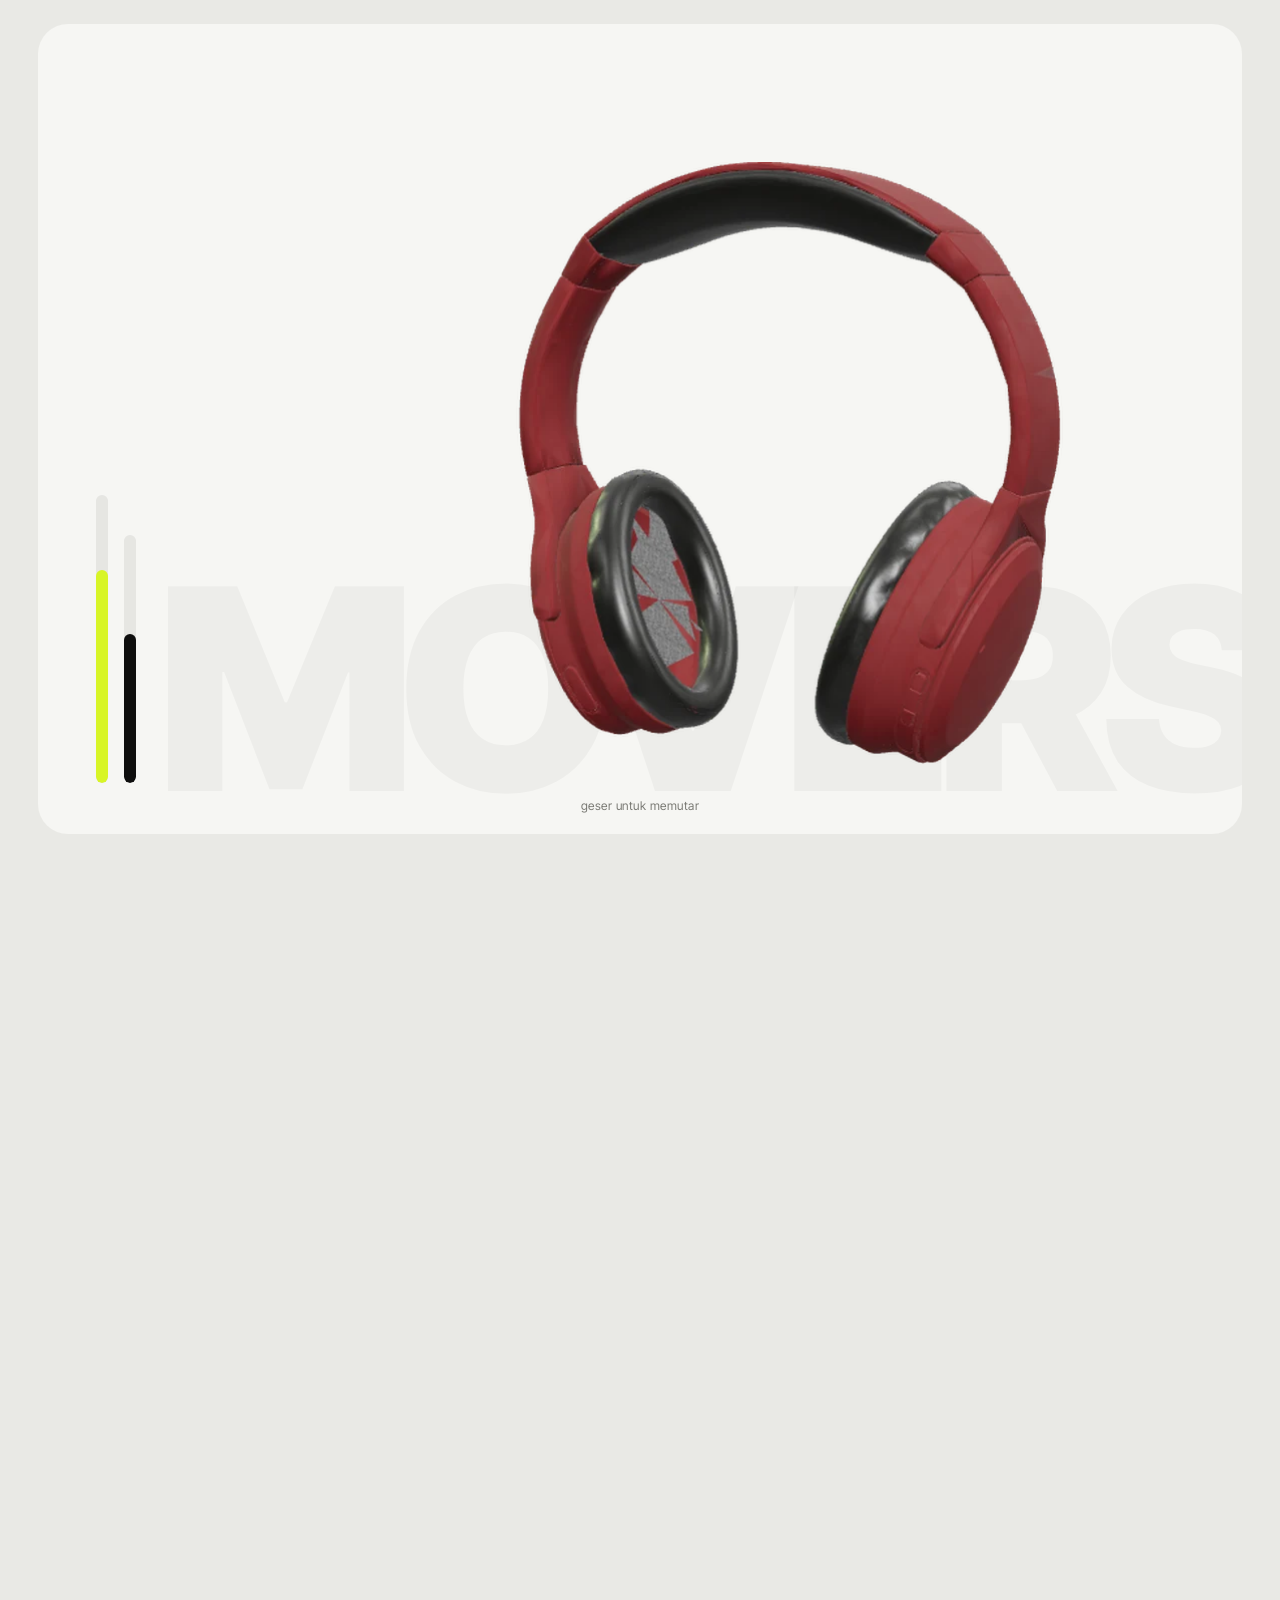
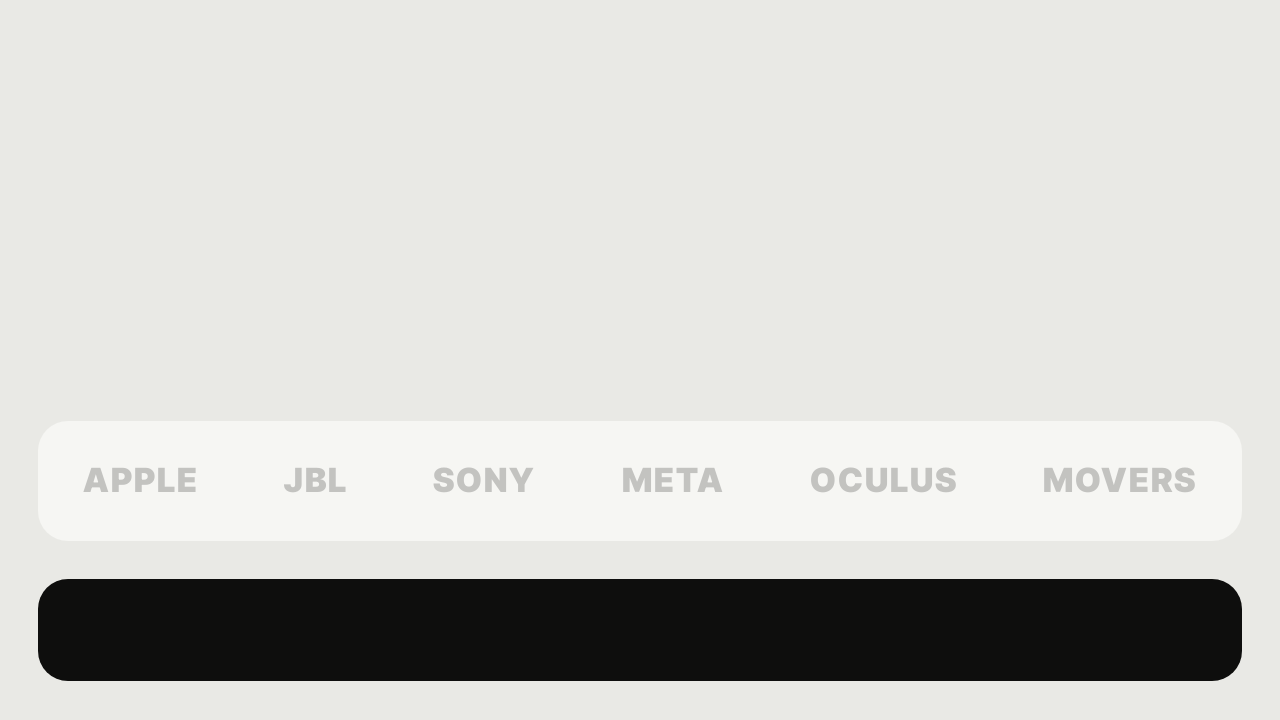
==== index.html @ 1d5391b8 "Website MOVERS: halaman utama, toko, dan halaman produk 3D" ====
<!DOCTYPE html>
<html lang="id">
<head>
  <meta charset="utf-8">
  <meta name="viewport" content="width=device-width, initial-scale=1, viewport-fit=cover">
  <title>MOVERS · Gadget & Aksesoris Laptop</title>
  <meta name="description" content="MOVERS menjual MacBook, headphone, earphone, Apple Watch, speaker, controller, dan VR. Lihat setiap produk dalam 3D, pesan lewat WhatsApp.">
  <meta property="og:title" content="MOVERS · Gear up. Move on.">
  <meta property="og:description" content="Gadget & aksesoris laptop dalam 3D. Pesan langsung lewat WhatsApp.">
  <meta property="og:image" content="img/stills/headphone.webp">
  <meta name="theme-color" content="#efefec">
  <link rel="icon" href="img/favicon.svg" type="image/svg+xml">
  <link rel="preconnect" href="https://fonts.googleapis.com"><link rel="preconnect" href="https://fonts.gstatic.com" crossorigin>
  <link href="https://fonts.googleapis.com/css2?family=Inter+Tight:wght@400;500;600;700;800;900&display=swap" rel="stylesheet">
  <link rel="stylesheet" href="css/style.css">
  <link rel="modulepreload" href="vendor/three.module.js">
  <script type="importmap">{ "imports": { "three": "./vendor/three.module.js" } }</script>
</head>
<body>
  <header class="site-header" id="site-header"></header>

  <main id="main">
    <!-- hero -->
    <section class="hero panel" aria-labelledby="hero-title">
      <span class="ghost" aria-hidden="true">MOVERS</span>
      <p class="eyebrow reveal">Headphone Wireless Pro · mulai Rp1,2 jt</p>
      <h1 id="hero-title" class="display reveal">
        <span class="line">GADGET UNTUK</span>
        <span class="pill-line"><span class="pill-word">SETIAP GERAK</span>
          <a class="pill-cta" href="product.html?id=headphone"><span>Belanja<br>sekarang</span><i>→</i></a></span>
      </h1>
      <div class="hero-icons reveal" aria-label="Keunggulan">
        <span class="ring" title="Isi daya cepat" data-icon="bolt"></span>
        <span class="ring" title="Konsultasi via WhatsApp" data-icon="phone"></span>
        <span class="ring" title="Dikirim 1–2 hari" data-icon="clock"></span>
      </div>
      <div class="bars" aria-hidden="true"><i></i><i></i></div>
      <div class="v3d hero-model" data-model="headphone" data-drag data-spin="0.2" data-fill="1.3"><img class="v3d-still" src="img/stills/headphone.webp" alt="Headphone Wireless Pro" width="600" height="600"></div>
      <div class="hero-rate reveal">
        <div class="rate-row"><b>4.9</b><span>/5</span>
          <span class="faces" aria-hidden="true"><i style="--h:18">RA</i><i style="--h:330">DS</i><i style="--h:205">FA</i></span></div>
        <p>Dipercaya 1.800+ pembeli. Barang original, bergaransi, dan bisa dicek dulu lewat 3D sebelum checkout.</p>
      </div>
      <span class="drag-hint" aria-hidden="true">geser untuk memutar</span>
    </section>

    <!-- kategori (kotak-kotak seperti template) -->
    <section class="tiles" id="kategori" aria-label="Kategori">
      <a class="tile t-black reveal" href="product.html?id=earphone">
        <div class="tile-text"><small>Nikmati</small><b>Earphone</b><span class="outline">AUDIO</span><span class="tile-btn">Lihat</span></div>
        <div class="v3d" data-model="earphone" data-spin="0.4"><img class="v3d-still" src="img/stills/earphone.webp" alt="" width="600" height="600"></div>
      </a>
      <a class="tile t-lime reveal" href="product.html?id=watch-s9">
        <div class="tile-text"><small>Baru</small><b>Apple Watch</b><span class="outline">WATCH</span><span class="tile-btn">Lihat</span></div>
        <div class="v3d" data-model="watch-s9" data-spin="0.35"><img class="v3d-still" src="img/stills/watch-s9.webp" alt="" width="600" height="600"></div>
      </a>
      <a class="tile t-white wide reveal" href="product.html?id=macbook">
        <div class="tile-text"><small>Tren</small><b>MacBook Pro</b><span class="outline">LAPTOP</span><span class="tile-btn">Lihat</span></div>
        <div class="v3d" data-model="macbook" data-spin="0.25"><img class="v3d-still" src="img/stills/macbook.webp" alt="" width="600" height="600"></div>
      </a>
      <a class="tile t-white wide reveal" href="product.html?id=ps5-controller">
        <div class="tile-text"><small>Terbaik</small><b>Gaming</b><span class="outline">CONSOLE</span><span class="tile-btn">Lihat</span></div>
        <div class="v3d" data-model="ps5-controller" data-spin="0.3"><img class="v3d-still" src="img/stills/ps5-controller.webp" alt="" width="600" height="600"></div>
      </a>
      <a class="tile t-black reveal" href="product.html?id=quest">
        <div class="tile-text"><small>Main</small><b>Game VR</b><span class="outline">OCULUS</span><span class="tile-btn">Lihat</span></div>
        <div class="v3d" data-model="quest" data-spin="0.4"><img class="v3d-still" src="img/stills/quest.webp" alt="" width="600" height="600"></div>
      </a>
      <a class="tile t-lime reveal" href="product.html?id=speaker">
        <div class="tile-text"><small>Baru</small><b>Speaker</b><span class="outline">SPEAKER</span><span class="tile-btn">Lihat</span></div>
        <div class="v3d" data-model="speaker" data-spin="0.35"><img class="v3d-still" src="img/stills/speaker.webp" alt="" width="600" height="600"></div>
      </a>
    </section>

    <!-- keunggulan -->
    <section class="perks reveal" aria-label="Keunggulan belanja">
      <div><span data-icon="truck"></span><b>Gratis ongkir</b><small>Min. belanja Rp1 jt</small></div>
      <div><span data-icon="shield"></span><b>Garansi resmi</b><small>Uang kembali 7 hari</small></div>
      <div><span data-icon="headset"></span><b>Bantuan 24/7</b><small>Lewat WhatsApp</small></div>
      <div><span data-icon="card"></span><b>Bayar aman</b><small>Transfer, QRIS, COD</small></div>
    </section>

    <!-- promo 1: kartu hitam dengan lencana berputar -->
    <section class="promo promo-dark reveal" aria-labelledby="promo1">
      <div class="badge" aria-hidden="true"><svg viewBox="0 0 100 100"><defs><path id="ring1" d="M50 50m-37 0a37 37 0 1 1 74 0a37 37 0 1 1-74 0"/></defs><text><textPath href="#ring1">MULAI SEKARANG • MULAI SEKARANG •</textPath></text></svg><span data-icon="bolt"></span></div>
      <div class="promo-left">
        <small class="lime-text">Diskon 17% · 15 Nov – 15 Des</small>
        <h2 id="promo1" class="display">PESTA<br>TANPA<br>HENTI.</h2>
      </div>
      <div class="v3d promo-model" data-model="speaker" data-spin="0.3" data-fill="1"><img class="v3d-still" src="img/stills/speaker.webp" alt="" width="600" height="600"></div>
      <div class="promo-right">
        <h3>JBL Charge 3</h3>
        <p>Bass kencang, tahan air, dan bisa sekalian ngecas HP. Teman setia buat kumpul di mana saja.</p>
        <a class="pill-btn outline-light" href="product.html?id=speaker">Lihat speaker <span data-icon="arrow"></span></a>
      </div>
    </section>

    <!-- terlaris -->
    <section class="section" aria-labelledby="best">
      <div class="sec-head reveal">
        <h2 id="best" class="display-sm">PRODUK <mark>TERLARIS</mark></h2>
        <p>Pilihan favorit pembeli bulan ini. Klik produk untuk melihatnya dalam 3D.</p>
        <a class="pill-btn dark" href="shop.html">Semua produk <span data-icon="arrow"></span></a>
      </div>
      <div class="grid" id="best-grid"></div>
    </section>

    <!-- promo 2: kartu lime -->
    <section class="promo promo-lime reveal" aria-labelledby="promo2">
      <div class="promo-left">
        <small>Hemat Rp1 jt · khusus minggu ini</small>
        <h2 id="promo2" class="display">HAPPY<br>HOURS.</h2>
      </div>
      <div class="v3d promo-model" data-model="watch-ultra" data-spin="0.3" data-fill="1.05"><img class="v3d-still" src="img/stills/watch-ultra.webp" alt="" width="600" height="600"></div>
      <div class="promo-right">
        <h3>Apple Watch Ultra 2</h3>
        <p>Titanium, layar 3000 nits, dan baterai yang tahan berhari-hari. Siap diajak ke segala medan.</p>
        <a class="pill-btn dark" href="product.html?id=watch-ultra">Lihat jam <span data-icon="arrow"></span></a>
      </div>
    </section>

    <!-- berita -->
    <section class="section" aria-labelledby="news">
      <div class="sec-head reveal">
        <h2 id="news" class="display-sm">KABAR <mark>TERBARU</mark></h2>
        <p>Tips memilih dan merawat gadget kamu.</p>
      </div>
      <div class="news">
        <article class="news-card reveal"><img src="img/news/news-1.webp" alt="Orang mencoba headset VR" loading="lazy" width="900" height="601"><small>12 Nov 2026 · Panduan</small><h3>Cara memilih headset VR pertama kamu</h3><p>Standalone atau PC VR? Bandingkan kenyamanan, game, dan budget sebelum membeli.</p></article>
        <article class="news-card reveal"><img src="img/news/news-2.webp" alt="Smartwatch di pergelangan tangan" loading="lazy" width="900" height="601"><small>8 Nov 2026 · Tips</small><h3>5 fitur smartwatch yang wajib dicoba</h3><p>Dari pantau tidur sampai bayar tanpa HP, ini fitur yang paling sering dipakai.</p></article>
        <article class="news-card reveal"><img src="img/news/news-3.webp" alt="Setup gaming dengan headset" loading="lazy" width="900" height="1090"><small>2 Nov 2026 · Setup</small><h3>Setup laptop gaming yang rapi dan nyaman</h3><p>Controller, headphone, dan speaker yang pas supaya main makin seru.</p></article>
      </div>
    </section>

    <!-- merek -->
    <section class="brands" aria-label="Merek yang tersedia">
      <span>APPLE</span><span>JBL</span><span>SONY</span><span>META</span><span>OCULUS</span><span>MOVERS</span>
    </section>
  </main>

  <footer class="site-footer" id="site-footer"></footer>

  <script type="module">
    import { setup, card, PRODUCTS, ICON, $, $$ } from './js/common.js';
    // ikon & tombol panah
    $$('[data-icon]').forEach(el => { el.innerHTML = ICON[el.dataset.icon] || ''; });
    $$('.tile-btn').forEach(el => { el.innerHTML = 'Lihat ' + ICON.arrow; });
    const best = ['headphone', 'macbook', 'watch-ultra', 'earphone', 'speaker', 'ps5-controller', 'quest', 'watch-s9'];
    $('#best-grid').innerHTML = best.map(id => card(PRODUCTS.find(p => p.id === id))).join('');
    setup('home');
  </script>
</body>
</html>
---- css/style.css ----
/* MOVERS · gaya mengikuti referensi: latar abu terang, tipografi tebal kapital, aksen hijau lime, kartu hitam. */
:root {
  --bg: #e9e9e5;
  --panel: #f6f6f3;
  --white: #fcfcfa;
  --ink: #0e0e0d;
  --ink-2: #2a2a28;
  --muted: #7a7a74;
  --line: #d9d9d3;
  --lime: #d8f526;
  --lime-2: #c6e40f;
  --radius: 30px;
  --pad: clamp(16px, 3vw, 40px);
  --font: 'Inter Tight', 'Helvetica Neue', Arial, system-ui, sans-serif;
  --ease: cubic-bezier(.2, .7, .2, 1);
}
*, *::before, *::after { box-sizing: border-box; }
[hidden] { display: none !important; }
html { scroll-behavior: smooth; -webkit-text-size-adjust: 100%; }
@media (prefers-reduced-motion: reduce) { html { scroll-behavior: auto; } *, *::before, *::after { animation-duration: .01ms !important; transition-duration: .01ms !important; } }
body { margin: 0; background: var(--bg); color: var(--ink); font: 400 16px/1.55 var(--font); -webkit-font-smoothing: antialiased; }
body.locked { overflow: hidden; }
img { max-width: 100%; height: auto; display: block; }
a { color: inherit; text-decoration: none; }
button, input, select, textarea { font: inherit; color: inherit; }
button { cursor: pointer; }
mark { background: var(--lime); color: var(--ink); padding: 0 .28em; border-radius: 999px; font-weight: 400; box-decoration-break: clone; -webkit-box-decoration-break: clone; }
:focus-visible { outline: 3px solid var(--ink); outline-offset: 3px; border-radius: 6px; }
.sr { position: absolute; width: 1px; height: 1px; overflow: hidden; clip-path: inset(50%); white-space: nowrap; }
.skip { position: absolute; left: 12px; top: -60px; z-index: 100; background: var(--ink); color: #fff; padding: 10px 16px; border-radius: 999px; }
.skip:focus { top: 12px; }
.muted { color: var(--muted); }
.small { font-size: 13px; }
.lime-text { color: var(--lime); }
svg { width: 1em; height: 1em; flex: none; }

html, body { overflow-x: clip; }
main { padding: 0 var(--pad); display: grid; grid-template-columns: minmax(0, 1fr); gap: clamp(16px, 2vw, 24px); max-width: 1480px; margin: 0 auto; }
.panel { background: var(--panel); border-radius: var(--radius); }

/* ---------- tombol ---------- */
.pill-btn { display: inline-flex; align-items: center; justify-content: center; gap: .55em; height: 48px; padding: 0 22px; border-radius: 999px; border: 1.5px solid transparent; font-weight: 600; font-size: 15px; white-space: nowrap; transition: transform .2s var(--ease), background .2s, color .2s; }
.pill-btn:hover { transform: translateY(-2px); }
.pill-btn:active { transform: translateY(0) scale(.98); }
.pill-btn.dark { background: var(--ink); color: #fff; }
.pill-btn.lime { background: var(--lime); color: var(--ink); }
.pill-btn.lime:hover { background: var(--lime-2); }
.pill-btn.outline-light { border-color: rgba(255, 255, 255, .45); color: #fff; }
.pill-btn.outline-light:hover { background: #fff; color: var(--ink); }
.pill-btn.wide { width: 100%; }
.pill-btn.grow { flex: 1; }
.pill-btn:disabled { opacity: .45; cursor: not-allowed; transform: none; }
.pill-btn svg { font-size: 18px; }
.icon-btn { width: 44px; height: 44px; display: grid; place-items: center; border-radius: 50%; border: 0; background: transparent; position: relative; font-size: 21px; transition: background .2s; }
.icon-btn:hover { background: rgba(0, 0, 0, .06); }

/* ---------- header ---------- */
.site-header { position: sticky; top: 0; z-index: 40; padding: 12px var(--pad); transition: background .3s, box-shadow .3s; }
.site-header.scrolled { background: rgba(233, 233, 229, .86); backdrop-filter: blur(14px); -webkit-backdrop-filter: blur(14px); box-shadow: 0 1px 0 var(--line); }
.bar { max-width: 1480px; margin: 0 auto; display: grid; grid-template-columns: 1fr auto 1fr; align-items: center; gap: 16px; }
.nav { display: flex; gap: 26px; }
.nav a { font-size: 13px; font-weight: 600; letter-spacing: .06em; text-transform: uppercase; color: var(--ink-2); padding: 6px 0; border-bottom: 2px solid transparent; }
.nav a:hover, .nav a[aria-current] { border-color: var(--ink); }
.logo { display: inline-flex; align-items: center; gap: 10px; font-weight: 900; letter-spacing: .08em; font-size: 18px; }
.logo-dot { width: 36px; height: 36px; border-radius: 50%; background: var(--ink); color: var(--lime); display: grid; place-items: center; font-size: 18px; }
.bar-right { display: flex; align-items: center; justify-content: flex-end; gap: 6px; }
.bar-right .pill-btn { height: 40px; padding: 0 16px; font-size: 14px; }
.cart-count { position: absolute; top: 2px; right: 0; min-width: 19px; height: 19px; padding: 0 5px; border-radius: 999px; background: var(--lime); color: var(--ink); font-size: 11px; font-weight: 800; display: grid; place-items: center; border: 2px solid var(--bg); }
.cart-btn.bump { animation: bump .45s var(--ease); }
@keyframes bump { 40% { transform: scale(1.18); } }
.menu-btn { display: none; }
.mobile-nav { display: grid; gap: 2px; padding: 12px 4px 4px; }
.mobile-nav a { padding: 12px 14px; border-radius: 14px; font-weight: 600; }
.mobile-nav a:hover { background: var(--panel); }

/* ---------- tipografi besar ---------- */
.display { font-weight: 800; text-transform: uppercase; letter-spacing: -.045em; line-height: .9; margin: 0; font-size: clamp(52px, 9.6vw, 156px); }
.display-md { font-weight: 800; text-transform: uppercase; letter-spacing: -.04em; line-height: .95; margin: 0; font-size: clamp(38px, 5.6vw, 84px); }
.display-sm { font-weight: 800; text-transform: uppercase; letter-spacing: -.035em; line-height: 1.02; margin: 0; font-size: clamp(32px, 4.4vw, 62px); }
.eyebrow { margin: 0 0 18px; font-size: 14px; font-weight: 600; color: var(--muted); letter-spacing: .02em; }
.ghost { position: absolute; right: -2%; bottom: 4%; font-weight: 900; font-size: clamp(120px, 22vw, 360px); line-height: .8; letter-spacing: -.06em; color: rgba(14, 14, 13, .035); pointer-events: none; user-select: none; white-space: nowrap; }

/* ---------- hero ---------- */
.hero { position: relative; overflow: hidden; padding: clamp(36px, 5vw, 70px) clamp(22px, 4.5vw, 72px) clamp(28px, 4vw, 56px); min-height: min(860px, calc(100vh - 90px)); display: grid; grid-template-columns: 1fr 1fr; grid-template-rows: auto auto 1fr auto; column-gap: 24px; isolation: isolate; }
.hero > .eyebrow, .hero > .crumbs, .hero > h1 { grid-column: 1 / -1; position: relative; z-index: 1; }
.hero .line { display: block; }
.pill-line { position: relative; display: flex; align-items: center; justify-content: space-between; gap: 16px; margin-top: .1em; background: var(--lime); border-radius: 999px; padding: .1em .12em .1em .32em; min-height: .78em; }
.pill-word { font-weight: 400; font-size: .52em; letter-spacing: -.02em; line-height: 1; white-space: nowrap; }
.pill-cta { position: relative; z-index: 3; display: inline-flex; align-items: center; gap: 14px; font-size: clamp(13px, 1.45vw, 21px); font-weight: 600; letter-spacing: 0; text-transform: none; line-height: 1.05; text-align: right; }
.pill-cta i { font-style: normal; width: clamp(40px, 4.4vw, 64px); height: clamp(40px, 4.4vw, 64px); border-radius: 50%; background: var(--ink); color: #fff; display: grid; place-items: center; font-size: 1.3em; transition: transform .3s var(--ease); }
.pill-cta:hover i { transform: rotate(-35deg); }
.hero-icons { grid-column: 1; display: flex; gap: 12px; margin-top: clamp(22px, 3vw, 40px); position: relative; z-index: 3; }
.ring { width: 46px; height: 46px; border-radius: 50%; border: 1.5px solid var(--line); background: var(--white); display: grid; place-items: center; font-size: 18px; }
.bars { grid-column: 1; grid-row: 4; align-self: end; display: flex; gap: 16px; align-items: flex-end; height: min(300px, 32vh); z-index: 1; }
.bars i { width: 12px; height: 100%; border-radius: 999px; background: rgba(14, 14, 13, .07); position: relative; overflow: hidden; }
.bars i::after { content: ''; position: absolute; inset: auto 0 0; height: 74%; border-radius: inherit; background: var(--lime); animation: fillbar 2.4s var(--ease) both; }
.bars i + i { height: 86%; }
.bars i + i::after { background: var(--ink); height: 60%; animation-delay: .2s; }
@keyframes fillbar { from { height: 0; } }
.hero-model { position: absolute !important; z-index: 2; left: 34%; top: 12%; width: min(62%, 76vh); aspect-ratio: 1; }
.hero-rate { grid-column: 2; grid-row: 4; justify-self: end; align-self: end; max-width: 320px; text-align: right; position: relative; z-index: 3; }
.rate-row { display: flex; align-items: center; justify-content: flex-end; gap: 4px; }
.rate-row b { font-size: clamp(40px, 4vw, 60px); font-weight: 500; letter-spacing: -.04em; line-height: 1; }
.rate-row > span { color: var(--muted); font-size: 22px; align-self: flex-end; margin-bottom: 6px; }
.faces { display: inline-flex; margin-left: 14px; }
.faces i { width: 44px; height: 44px; border-radius: 50%; margin-left: -12px; border: 3px solid var(--panel); font: 700 13px/38px var(--font); font-style: normal; text-align: center; color: #fff; background: linear-gradient(135deg, hsl(var(--h) 55% 58%), hsl(calc(var(--h) + 40) 50% 38%)); }
.hero-rate p { color: var(--muted); margin: 12px 0 0; font-size: 15px; }
.drag-hint { position: absolute; left: 50%; bottom: 18px; transform: translateX(-50%); font-size: 12px; color: var(--muted); display: inline-flex; gap: 6px; align-items: center; z-index: 3; letter-spacing: .04em; }
.crumbs { display: flex; gap: 8px; font-size: 13px; color: var(--muted); margin-bottom: 18px; flex-wrap: wrap; }
.crumbs a:hover { color: var(--ink); }

/* ---------- penampil 3D ---------- */
.v3d { position: relative; }
.v3d-canvas { position: absolute; inset: 0; width: 100% !important; height: 100% !important; display: block; }
.v3d-still { position: absolute; inset: 6%; width: 88%; height: 88%; object-fit: contain; transition: opacity .6s; pointer-events: none; }
.v3d.is-ready .v3d-still { opacity: 0; }
.v3d.is-ready .v3d-canvas { animation: fadein .7s var(--ease) both; }
@keyframes fadein { from { opacity: 0; transform: scale(.96); } }
.v3d[data-drag] { cursor: grab; }
.v3d.is-dragging { cursor: grabbing; }

/* ---------- kotak kategori ---------- */
.tiles { display: grid; grid-template-columns: repeat(4, 1fr); gap: clamp(12px, 1.5vw, 18px); }
.tile { position: relative; overflow: hidden; border-radius: var(--radius); min-height: 400px; padding: 26px; display: flex; isolation: isolate; transition: transform .35s var(--ease); }
.tile:hover { transform: translateY(-4px); }
.tile.wide { grid-column: span 2; }
.t-black { background: var(--ink); color: #fff; --stroke: #fff; }
.t-lime { background: var(--lime); color: var(--ink); }
.t-white { background: var(--white); color: var(--ink); }
.tile-text { position: relative; z-index: 2; align-self: flex-end; display: grid; justify-items: start; }
.tile-text small { font-size: 14px; opacity: .7; }
.tile-text b { font-size: clamp(24px, 2.2vw, 34px); font-weight: 800; letter-spacing: -.03em; line-height: 1.05; }
.outline { font-size: clamp(40px, 4.2vw, 66px); font-weight: 900; letter-spacing: -.04em; line-height: .9; color: transparent; -webkit-text-stroke: 1.5px var(--stroke, #0e0e0d); opacity: .45; margin: 4px 0 16px; }
.tile-btn { display: inline-flex; align-items: center; gap: 8px; height: 40px; padding: 0 18px; border-radius: 999px; font-weight: 600; font-size: 14px; background: var(--lime); color: var(--ink); }
.t-lime .tile-btn { background: var(--ink); color: #fff; }
.t-white .tile-btn { background: var(--ink); color: #fff; }
.tile .v3d { position: absolute; z-index: 1; left: 0; right: 0; top: 0; height: 62%; }
.tile.wide .v3d { left: auto; width: 60%; height: 100%; }

/* ---------- keunggulan ---------- */
.perks { display: grid; grid-template-columns: repeat(4, 1fr); gap: 12px; padding: 8px 0; }
.perks > div { display: grid; grid-template-columns: auto 1fr; column-gap: 14px; align-items: center; padding: 16px 18px; border-radius: 22px; background: var(--panel); }
.perks span { grid-row: span 2; width: 48px; height: 48px; border-radius: 50%; background: var(--ink); color: var(--lime); display: grid; place-items: center; font-size: 21px; }
.perks b { font-weight: 700; }
.perks small { color: var(--muted); }

/* ---------- promo ---------- */
.promo { position: relative; border-radius: calc(var(--radius) + 6px); padding: clamp(56px, 6vw, 84px) clamp(24px, 4.5vw, 72px) clamp(32px, 4vw, 60px); display: grid; grid-template-columns: 1fr 1.1fr 1fr; align-items: center; gap: 24px; min-height: 460px; margin-top: 46px; }
.promo-dark { background: var(--ink); color: #fff; }
.promo-lime { background: var(--lime); color: var(--ink); margin-top: 0; }
.promo-left small { font-weight: 600; font-size: 14px; letter-spacing: .02em; }
.promo-left .display { font-size: clamp(54px, 7vw, 112px); margin-top: 14px; }
.promo-right { justify-self: end; max-width: 330px; display: grid; gap: 12px; justify-items: start; }
.promo-right h3 { margin: 0; font-size: 28px; font-weight: 800; letter-spacing: -.03em; }
.promo-right p { margin: 0 0 6px; opacity: .72; }
.promo-model { aspect-ratio: 1; width: 100%; max-width: 460px; justify-self: center; margin: -40px 0; }
.badge { position: absolute; left: 50%; top: 0; transform: translate(-50%, -50%); width: 124px; height: 124px; border-radius: 50%; background: var(--lime); color: var(--ink); display: grid; place-items: center; box-shadow: 0 0 0 12px var(--bg); z-index: 2; }
.badge > svg:first-child { position: absolute; inset: 6px; width: calc(100% - 12px); height: calc(100% - 12px); animation: spin 14s linear infinite; }
.badge text { font: 700 9.4px var(--font); letter-spacing: .22em; fill: var(--ink); }
.badge > svg:last-child, .badge > span { font-size: 30px; }
.badge > span svg { width: 30px; height: 30px; }
@keyframes spin { to { transform: rotate(360deg); } }

/* ---------- section & kartu ---------- */
.section { padding: clamp(28px, 4vw, 56px) 0 8px; }
.sec-head { display: flex; flex-wrap: wrap; align-items: end; justify-content: space-between; gap: 14px 28px; margin-bottom: 28px; }
.sec-head p { margin: 0; color: var(--muted); max-width: 380px; flex: 1 1 260px; }
.sec-head.center { justify-content: center; text-align: center; }
.grid { display: grid; grid-template-columns: repeat(4, 1fr); gap: clamp(12px, 1.5vw, 18px); }
.card { background: var(--panel); border-radius: 26px; overflow: hidden; display: flex; flex-direction: column; transition: transform .3s var(--ease), box-shadow .3s; }
.card:hover { transform: translateY(-4px); box-shadow: 0 18px 40px -24px rgba(0, 0, 0, .35); }
.card-media { position: relative; aspect-ratio: 1; margin: 8px 8px 0; border-radius: 20px; background: radial-gradient(circle at 50% 42%, #fff, #ecece8 70%); display: grid; place-items: center; overflow: hidden; }
.card-media > img { width: 82%; height: 82%; object-fit: contain; transition: transform .5s var(--ease); }
.card:hover .card-media > img { transform: scale(1.06) rotate(-2deg); }
.card-media .v3d { position: absolute; inset: 0; }
.tag { position: absolute; z-index: 2; top: 12px; left: 12px; background: var(--lime); color: var(--ink); border-radius: 999px; padding: 4px 10px; font-size: 12px; font-weight: 800; }
.card-body { padding: 14px 18px 18px; display: grid; gap: 4px; flex: 1; }
.card-cat { font-size: 12px; font-weight: 600; letter-spacing: .08em; text-transform: uppercase; color: var(--muted); }
.card h3 { margin: 0; font-size: 18px; font-weight: 700; letter-spacing: -.02em; line-height: 1.25; }
.card h3 a:hover { text-decoration: underline; text-underline-offset: 3px; }
.card-foot { display: flex; align-items: center; justify-content: space-between; gap: 10px; margin-top: auto; padding-top: 8px; }
.price { font-weight: 800; font-size: 17px; letter-spacing: -.02em; display: grid; }
.price s { font-weight: 400; font-size: 13px; color: var(--muted); }
.add-btn { width: 46px; height: 46px; border-radius: 50%; border: 0; background: var(--ink); color: #fff; display: grid; place-items: center; font-size: 20px; flex: none; transition: background .2s, color .2s, transform .2s; }
.add-btn:hover { background: var(--lime); color: var(--ink); transform: rotate(90deg); }

/* ---------- berita & merek ---------- */
.news { display: grid; grid-template-columns: repeat(3, 1fr); gap: clamp(12px, 1.5vw, 18px); }
.news-card { background: var(--panel); border-radius: 26px; padding: 8px 8px 22px; }
.news-card img { width: 100%; aspect-ratio: 16 / 11; object-fit: cover; border-radius: 20px; margin-bottom: 14px; }
.news-card small { color: var(--muted); padding: 0 12px; }
.news-card h3 { margin: 4px 12px 6px; font-size: 20px; letter-spacing: -.02em; line-height: 1.2; }
.news-card p { margin: 0 12px; color: var(--muted); font-size: 15px; }
.brands { display: flex; flex-wrap: wrap; justify-content: space-around; gap: 16px 36px; padding: 34px 20px; margin: 20px 0 0; border-radius: var(--radius); background: var(--panel); }
.brands span { font-weight: 900; font-size: clamp(20px, 2.6vw, 34px); letter-spacing: .06em; color: rgba(14, 14, 13, .22); }

/* ---------- footer ---------- */
.site-footer { margin: clamp(24px, 3vw, 40px) var(--pad) var(--pad); background: var(--ink); color: #fff; border-radius: var(--radius); padding: clamp(32px, 4vw, 56px); max-width: 1480px; }
@media (min-width: 1560px) { .site-footer { margin-left: auto; margin-right: auto; } }
.foot { display: grid; grid-template-columns: 1.4fr 1fr 1.2fr 1.6fr; gap: 32px; }
.foot h3 { font-size: 13px; letter-spacing: .1em; text-transform: uppercase; color: var(--lime); margin: 0 0 14px; }
.foot a, .foot span { display: block; color: rgba(255, 255, 255, .72); margin-bottom: 8px; }
.foot a:hover { color: #fff; }
.foot-brand p { color: rgba(255, 255, 255, .6); max-width: 300px; }
.foot-brand .logo-dot { background: var(--lime); color: var(--ink); }
.foot-brand .logo { color: #fff; margin-bottom: 14px; display: inline-flex; }
.foot-news .big { font-size: 24px; font-weight: 800; letter-spacing: -.02em; margin: 0 0 14px; }
.news-row { display: flex; gap: 8px; background: rgba(255, 255, 255, .08); border-radius: 999px; padding: 5px; }
.news-row input { flex: 1; min-width: 0; background: transparent; border: 0; padding: 0 14px; color: #fff; outline: none; }
.news-row input::placeholder { color: rgba(255, 255, 255, .45); }
.news-row:focus-within { box-shadow: 0 0 0 2px var(--lime); }
.foot-base { display: flex; flex-wrap: wrap; justify-content: space-between; gap: 10px; margin-top: 40px; padding-top: 20px; border-top: 1px solid rgba(255, 255, 255, .12); font-size: 13px; color: rgba(255, 255, 255, .5); }

/* ---------- halaman produk ---------- */
.buy { display: grid; grid-template-columns: 1.1fr 1fr; gap: clamp(20px, 4vw, 64px); padding: clamp(24px, 4vw, 52px); align-items: start; }
.buy h2 { font-size: clamp(30px, 3.4vw, 48px); margin: 4px 0 10px; letter-spacing: -.035em; line-height: 1.05; }
.stars { display: flex; align-items: center; gap: 2px; color: var(--line); font-size: 18px; }
.stars i.on { color: var(--ink); }
.stars span { color: var(--muted); font-size: 14px; margin-left: 8px; }
.buy-price { display: flex; align-items: center; gap: 12px; margin: 18px 0 10px; flex-wrap: wrap; }
.buy-price b { font-size: clamp(30px, 3vw, 42px); letter-spacing: -.04em; }
.buy-price s { color: var(--muted); }
.buy-price .tag { position: static; }
.buy-main p { color: var(--muted); max-width: 520px; }
.buy-form { display: grid; gap: 14px; background: var(--white); border-radius: 24px; padding: 22px; }
.chips { border: 0; padding: 0; margin: 0; display: flex; flex-wrap: wrap; gap: 8px; }
.chips legend { font-weight: 700; margin-bottom: 10px; font-size: 14px; }
.chips label span { display: inline-block; padding: 9px 16px; border-radius: 999px; border: 1.5px solid var(--line); font-weight: 600; font-size: 14px; cursor: pointer; transition: all .2s; }
.chips input { position: absolute; opacity: 0; }
.chips input:checked + span { background: var(--ink); color: #fff; border-color: var(--ink); }
.chips input:focus-visible + span { outline: 3px solid var(--ink); outline-offset: 2px; }
.buy-row { display: flex; gap: 10px; }
.qty { display: inline-flex; align-items: center; gap: 4px; background: var(--panel); border-radius: 999px; padding: 3px; }
.qty button { width: 32px; height: 32px; border-radius: 50%; border: 0; background: var(--white); display: grid; place-items: center; font-size: 15px; }
.qty button:disabled { opacity: .35; cursor: not-allowed; }
.qty span, .qty output { min-width: 24px; text-align: center; font-weight: 700; }
.qty.big button { width: 42px; height: 42px; }
.power { grid-template-columns: 1.1fr 1fr; margin-top: 56px; }
.power .promo-left p { color: rgba(255, 255, 255, .66); max-width: 460px; margin: 18px 0 22px; }
.spec-grid { display: grid; grid-template-columns: repeat(4, 1fr); gap: clamp(12px, 1.5vw, 18px); }
.spec { background: var(--panel); border-radius: 26px; padding: 28px 24px; display: grid; gap: 6px; }
.spec b { font-size: clamp(42px, 4.6vw, 70px); font-weight: 600; letter-spacing: -.05em; line-height: 1; }
.spec b small { font-size: .4em; color: var(--muted); font-weight: 500; letter-spacing: -.01em; margin-left: 6px; }
.spec span { color: var(--muted); }
.spec:nth-child(2) { background: var(--lime); }
.spec:nth-child(2) span, .spec:nth-child(2) small { color: var(--ink-2); }
.spec:nth-child(3) { background: var(--ink); color: #fff; }
.spec:nth-child(3) span, .spec:nth-child(3) small { color: rgba(255, 255, 255, .6); }
.angles { display: grid; grid-template-columns: 1fr 1.2fr; gap: 24px; padding: clamp(24px, 4vw, 56px); align-items: center; margin-top: 24px; }
.tabs { display: flex; gap: 4px; margin: 26px 0 18px; border-bottom: 1.5px solid var(--line); }
.tabs button { background: none; border: 0; padding: 10px 14px; font-weight: 600; color: var(--muted); border-bottom: 2.5px solid transparent; margin-bottom: -1.5px; }
.tabs button[aria-selected="true"] { color: var(--ink); border-color: var(--ink); }
.feats { list-style: none; padding: 0; margin: 0; display: grid; gap: 14px; }
.feats li { display: grid; grid-template-columns: auto 1fr; gap: 14px; align-items: start; background: var(--white); border-radius: 20px; padding: 16px; }
.num { width: 40px; height: 40px; border-radius: 50%; background: var(--lime); display: grid; place-items: center; font-weight: 800; font-size: 14px; }
.feats b { font-size: 17px; }
.feats p { margin: 2px 0 0; color: var(--muted); font-size: 15px; }
.angle-model { aspect-ratio: 1; width: 100%; max-width: 620px; justify-self: center; }

/* ---------- halaman toko ---------- */
.shop-head { position: relative; overflow: hidden; padding: clamp(32px, 5vw, 64px); }
.shop-head p { color: var(--muted); max-width: 480px; }
.filters { display: flex; flex-wrap: wrap; gap: 8px; margin-top: 22px; position: relative; }
.filters button { height: 42px; padding: 0 18px; border-radius: 999px; border: 1.5px solid var(--line); background: var(--white); font-weight: 600; }
.filters button[aria-pressed="true"] { background: var(--ink); color: #fff; border-color: var(--ink); }
.shop-bar { display: flex; justify-content: space-between; align-items: center; margin-bottom: 18px; color: var(--muted); gap: 12px; }
.sort { display: inline-flex; gap: 10px; align-items: center; }
.sort select { height: 40px; border-radius: 999px; border: 1.5px solid var(--line); background: var(--white); padding: 0 14px; }

/* ---------- keranjang & checkout ---------- */
.scrim { position: fixed; inset: 0; z-index: 60; background: rgba(14, 14, 13, .4); opacity: 0; transition: opacity .3s; }
.scrim.on { opacity: 1; }
.drawer { position: fixed; z-index: 61; top: 10px; right: 10px; bottom: 10px; width: min(420px, calc(100vw - 20px)); background: var(--white); border-radius: 28px; display: flex; flex-direction: column; transform: translateX(110%); transition: transform .4s var(--ease); box-shadow: 0 30px 80px -30px rgba(0, 0, 0, .5); }
.drawer.open { transform: none; }
.drawer-head { display: flex; justify-content: space-between; align-items: center; padding: 18px 18px 10px 24px; }
.drawer-head h2 { margin: 0; font-size: 24px; letter-spacing: -.03em; }
.cart-list { list-style: none; margin: 0; padding: 8px 18px; flex: 1; overflow: auto; display: grid; align-content: start; gap: 10px; }
.cart-item { display: grid; grid-template-columns: 72px 1fr auto; gap: 12px; align-items: center; background: var(--panel); border-radius: 20px; padding: 8px 12px 8px 8px; }
.cart-item img { width: 72px; height: 72px; object-fit: contain; background: var(--white); border-radius: 14px; padding: 6px; }
.cart-item a { font-weight: 700; display: block; line-height: 1.2; }
.cart-item small { color: var(--muted); display: block; }
.cart-item b { font-size: 14px; }
.cart-empty { text-align: center; padding: 40px 10px; display: grid; justify-items: center; color: var(--muted); }
.drawer-foot { padding: 16px 24px 24px; border-top: 1px solid var(--line); display: grid; gap: 8px; }
.sum { display: flex; justify-content: space-between; align-items: baseline; font-size: 18px; }
.sum b { font-size: 26px; letter-spacing: -.03em; }
.drawer-foot p { margin: 0 0 6px; font-size: 13px; }
.sheet { border: 0; padding: 0; border-radius: 28px; width: min(480px, calc(100vw - 24px)); background: var(--white); color: var(--ink); box-shadow: 0 30px 80px -20px rgba(0, 0, 0, .5); }
.sheet::backdrop { background: rgba(14, 14, 13, .45); }
.sheet-form { display: grid; gap: 12px; padding: 4px 24px 24px; }
.sheet-form .drawer-head { padding: 16px 0 4px; }
.sheet-form label { display: grid; gap: 6px; font-weight: 600; font-size: 14px; }
.sheet-form input, .sheet-form textarea, .sheet-form select { border: 1.5px solid var(--line); border-radius: 16px; padding: 12px 14px; background: var(--panel); font-weight: 400; font-size: 16px; }
.sheet-form input:focus, .sheet-form textarea:focus, .sheet-form select:focus { outline: none; border-color: var(--ink); }
.form-err { margin: 0; color: #b42318; font-weight: 600; font-size: 14px; }
.toast { visibility: hidden; position: fixed; z-index: 80; left: 50%; bottom: 24px; transform: translate(-50%, 140%); background: var(--ink); color: #fff; padding: 12px 20px; border-radius: 999px; font-weight: 600; font-size: 14px; transition: transform .4s var(--ease); max-width: calc(100vw - 32px); text-align: center; }
.toast.show { transform: translate(-50%, 0); visibility: visible; }

/* ---------- animasi muncul ---------- */
.reveal { opacity: 0; transform: translateY(24px); transition: opacity .8s var(--ease), transform .8s var(--ease); }
.reveal.in { opacity: 1; transform: none; }
.hero .reveal { transition-delay: .05s; }
.hero h1.reveal { transition-delay: .12s; }

/* ---------- responsif ---------- */
@media (max-width: 1100px) {
  .grid { grid-template-columns: repeat(3, 1fr); }
  .foot { grid-template-columns: 1fr 1fr; }
  .perks { grid-template-columns: repeat(2, 1fr); }
}
@media (max-width: 900px) {
  .nav { display: none; }
  .bar { grid-template-columns: auto 1fr; }
  .bar-right .pill-btn { display: none; }
  .menu-btn { display: grid; }
  .tiles { grid-template-columns: repeat(2, 1fr); }
  .grid { grid-template-columns: repeat(2, 1fr); }
  .news { grid-template-columns: 1fr 1fr; }
  .news-card:last-child { display: none; }
  .hero { grid-template-columns: minmax(0, 1fr); grid-template-rows: auto; min-height: 0; padding-bottom: 28px; }
  .drag-hint { position: static; transform: none; justify-self: center; margin-top: 14px; }
  .hero-model { position: relative !important; left: auto; top: auto; width: min(100%, 520px); justify-self: center; margin: -8% 0 -4%; grid-row: auto; }
  .hero-icons { order: 0; }
  .bars { display: none; }
  .hero-rate { grid-column: 1; grid-row: auto; justify-self: center; text-align: center; }
  .rate-row { justify-content: center; }
  .promo, .power { grid-template-columns: minmax(0, 1fr); text-align: center; justify-items: center; padding-top: 80px; }
  .promo-right { justify-self: center; justify-items: center; }
  .promo-model { max-width: 380px; margin: -20px 0; }
  .buy, .angles { grid-template-columns: minmax(0, 1fr); }
  .buy-row { flex-wrap: wrap; }
  .buy-row .pill-btn { flex: 1 1 190px; }
  .spec-grid { grid-template-columns: 1fr 1fr; }
  .power .promo-left p { margin-left: auto; margin-right: auto; }
}
@media (max-width: 560px) {
  :root { --radius: 24px; }
  .bar-right .icon-btn[href] { display: none; }
  .logo { font-size: 16px; }
  .display { font-size: clamp(40px, 13vw, 64px); }
  .pill-line { padding-left: .3em; }
  .pill-word { font-size: .46em; }
  .pill-cta { font-size: 12px; gap: 8px; }
  .pill-cta i { width: 36px; height: 36px; }
  .pill-cta { gap: 6px; }
  .spec { padding: 20px 16px; }
  .spec b { font-size: 38px; }
  .buy-form { padding: 16px; }
  .tiles { grid-template-columns: 1fr; }
  .tile.wide { grid-column: auto; }
  .tile { min-height: 260px; }
  .tile .v3d, .tile.wide .v3d { width: 60%; }
  .grid { gap: 10px; }
  .card-body { padding: 10px 12px 14px; }
  .card h3 { font-size: 15px; }
  .price { font-size: 15px; }
  .add-btn { width: 40px; height: 40px; }
  .news { grid-template-columns: 1fr; }
  .news-card:last-child { display: block; }
  .perks { grid-template-columns: 1fr; }
  .foot { grid-template-columns: 1fr; }
  .promo-left .display { font-size: 52px; }
  .badge { width: 104px; height: 104px; }
  .faces i { width: 38px; height: 38px; line-height: 32px; }
  .shop-bar { flex-direction: column; align-items: flex-start; }
}
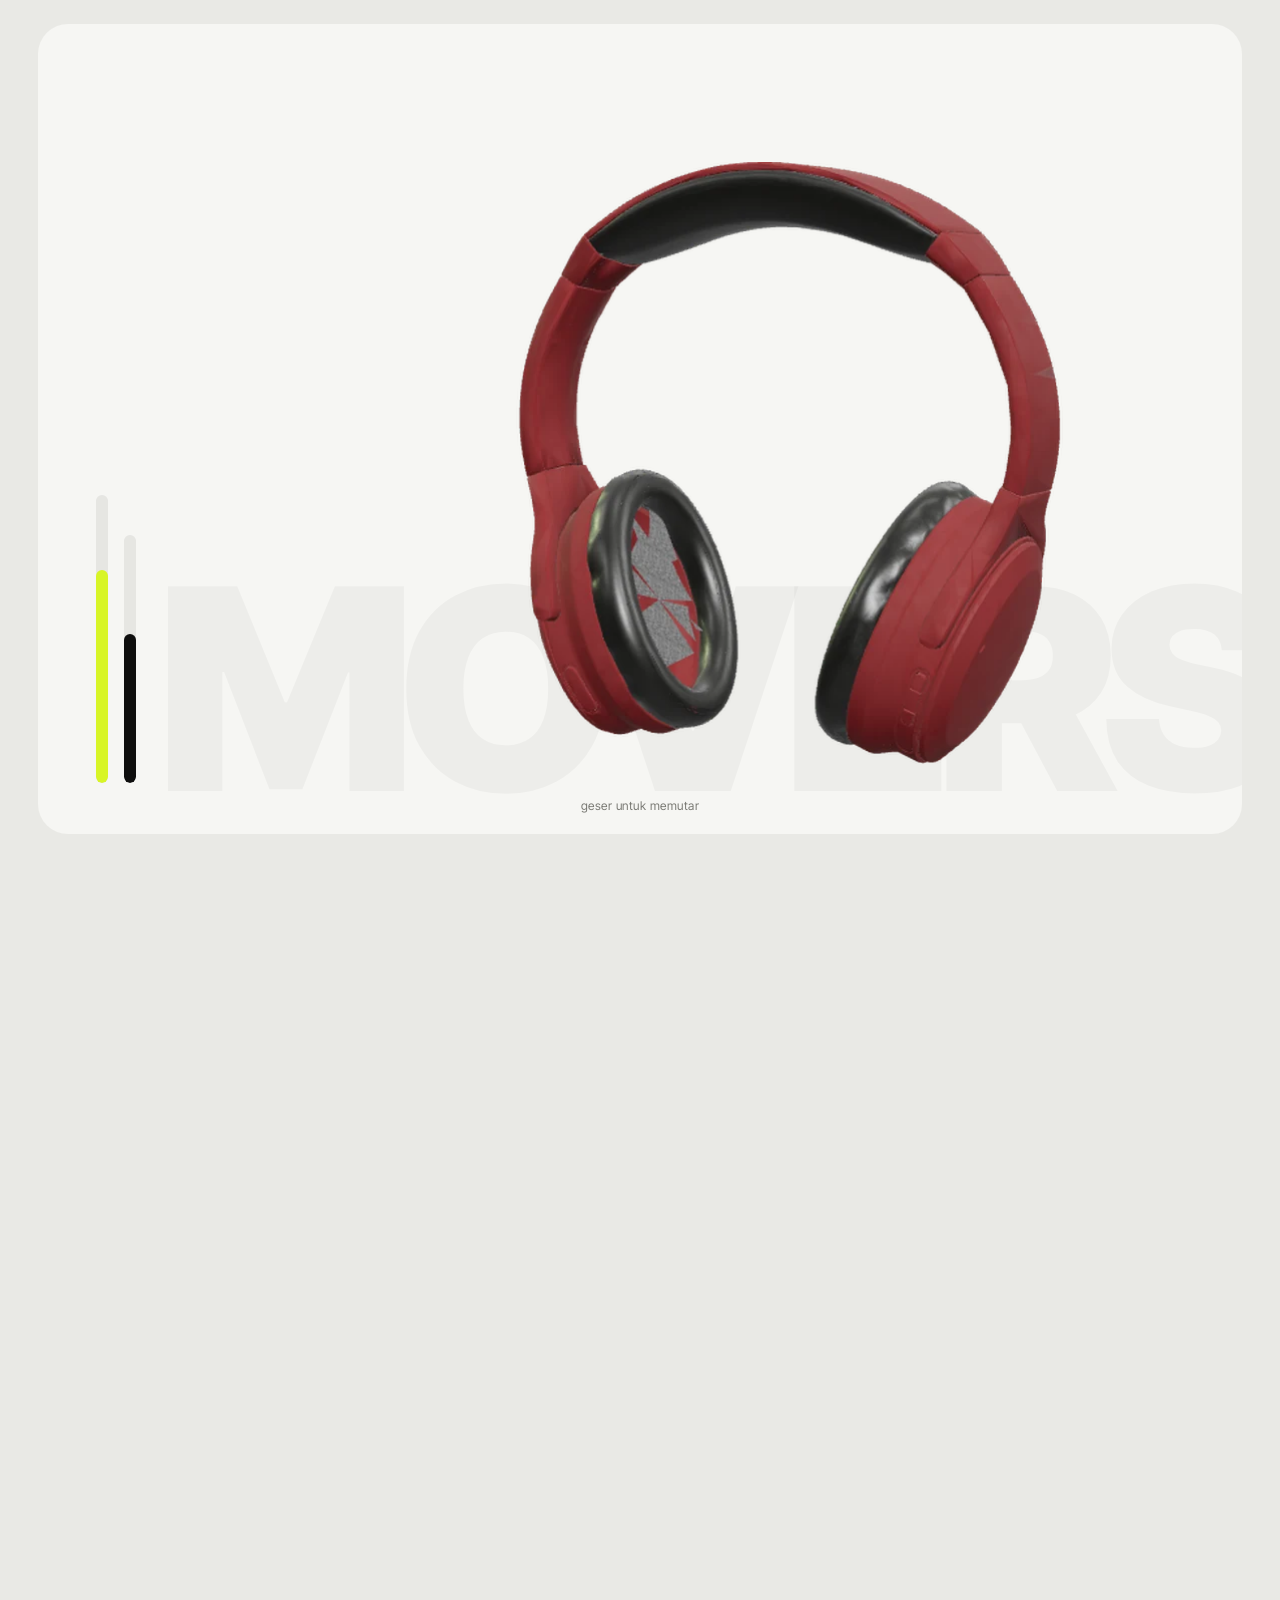
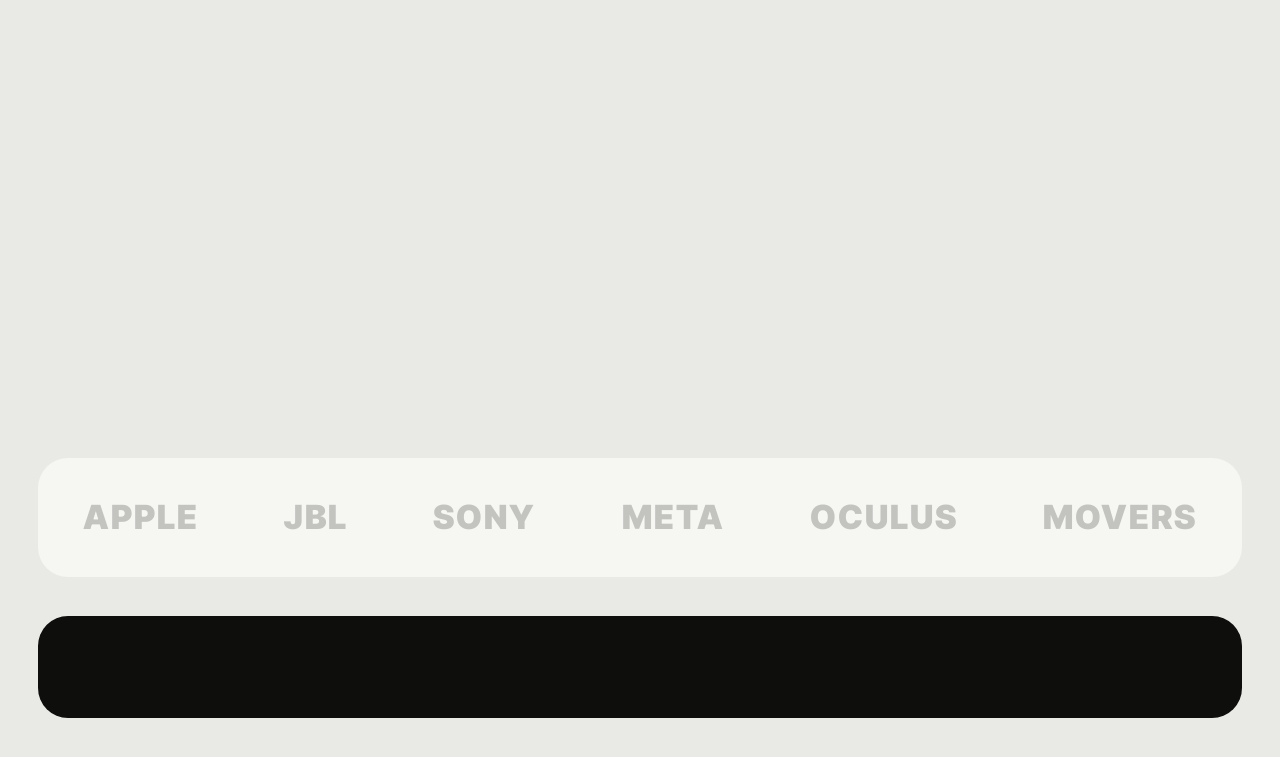
==== commit c6532c54: "Revisi: foto produk tanpa background, kategori per jenis, logo & lencana rapi, berita dari media - 5" ====
--- a/index.html
+++ b/index.html
@@ -46,27 +46,27 @@
 
     <!-- kategori (kotak-kotak seperti template) -->
     <section class="tiles" id="kategori" aria-label="Kategori">
-      <a class="tile t-black reveal" href="product.html?id=earphone">
+      <a class="tile t-black reveal" href="shop.html?cat=earphone">
         <div class="tile-text"><small>Nikmati</small><b>Earphone</b><span class="outline">AUDIO</span><span class="tile-btn">Lihat</span></div>
         <div class="v3d" data-model="earphone" data-spin="0.4"><img class="v3d-still" src="img/stills/earphone.webp" alt="" width="600" height="600"></div>
       </a>
-      <a class="tile t-lime reveal" href="product.html?id=watch-s9">
+      <a class="tile t-lime reveal" href="shop.html?cat=watch">
         <div class="tile-text"><small>Baru</small><b>Apple Watch</b><span class="outline">WATCH</span><span class="tile-btn">Lihat</span></div>
         <div class="v3d" data-model="watch-s9" data-spin="0.35"><img class="v3d-still" src="img/stills/watch-s9.webp" alt="" width="600" height="600"></div>
       </a>
-      <a class="tile t-white wide reveal" href="product.html?id=macbook">
+      <a class="tile t-white wide reveal" href="shop.html?cat=macbook">
         <div class="tile-text"><small>Tren</small><b>MacBook Pro</b><span class="outline">LAPTOP</span><span class="tile-btn">Lihat</span></div>
         <div class="v3d" data-model="macbook" data-spin="0.25"><img class="v3d-still" src="img/stills/macbook.webp" alt="" width="600" height="600"></div>
       </a>
-      <a class="tile t-white wide reveal" href="product.html?id=ps5-controller">
+      <a class="tile t-white wide reveal" href="shop.html?cat=console">
         <div class="tile-text"><small>Terbaik</small><b>Gaming</b><span class="outline">CONSOLE</span><span class="tile-btn">Lihat</span></div>
         <div class="v3d" data-model="ps5-controller" data-spin="0.3"><img class="v3d-still" src="img/stills/ps5-controller.webp" alt="" width="600" height="600"></div>
       </a>
-      <a class="tile t-black reveal" href="product.html?id=quest">
+      <a class="tile t-black reveal" href="shop.html?cat=vr">
         <div class="tile-text"><small>Main</small><b>Game VR</b><span class="outline">OCULUS</span><span class="tile-btn">Lihat</span></div>
         <div class="v3d" data-model="quest" data-spin="0.4"><img class="v3d-still" src="img/stills/quest.webp" alt="" width="600" height="600"></div>
       </a>
-      <a class="tile t-lime reveal" href="product.html?id=speaker">
+      <a class="tile t-lime reveal" href="shop.html?cat=speaker">
         <div class="tile-text"><small>Baru</small><b>Speaker</b><span class="outline">SPEAKER</span><span class="tile-btn">Lihat</span></div>
         <div class="v3d" data-model="speaker" data-spin="0.35"><img class="v3d-still" src="img/stills/speaker.webp" alt="" width="600" height="600"></div>
       </a>
@@ -82,7 +82,7 @@
 
     <!-- promo 1: kartu hitam dengan lencana berputar -->
     <section class="promo promo-dark reveal" aria-labelledby="promo1">
-      <div class="badge" aria-hidden="true"><svg viewBox="0 0 100 100"><defs><path id="ring1" d="M50 50m-37 0a37 37 0 1 1 74 0a37 37 0 1 1-74 0"/></defs><text><textPath href="#ring1">MULAI SEKARANG • MULAI SEKARANG •</textPath></text></svg><span data-icon="bolt"></span></div>
+      <div class="badge" aria-hidden="true"><svg viewBox="0 0 100 100"><defs><path id="ring1" d="M50 50m-37 0a37 37 0 1 1 74 0a37 37 0 1 1-74 0"/></defs><text><textPath href="#ring1" textLength="231" lengthAdjust="spacing">MULAI SEKARANG  •  MULAI SEKARANG  •  </textPath></text></svg><span data-icon="bolt"></span></div>
       <div class="promo-left">
         <small class="lime-text">Diskon 17% · 15 Nov – 15 Des</small>
         <h2 id="promo1" class="display">PESTA<br>TANPA<br>HENTI.</h2>
@@ -123,12 +123,30 @@
     <section class="section" aria-labelledby="news">
       <div class="sec-head reveal">
         <h2 id="news" class="display-sm">KABAR <mark>TERBARU</mark></h2>
-        <p>Tips memilih dan merawat gadget kamu.</p>
+        <p>Saran dan berita gadget pilihan dari media teknologi. Klik untuk membaca artikel lengkapnya.</p>
       </div>
       <div class="news">
-        <article class="news-card reveal"><img src="img/news/news-1.webp" alt="Orang mencoba headset VR" loading="lazy" width="900" height="601"><small>12 Nov 2026 · Panduan</small><h3>Cara memilih headset VR pertama kamu</h3><p>Standalone atau PC VR? Bandingkan kenyamanan, game, dan budget sebelum membeli.</p></article>
-        <article class="news-card reveal"><img src="img/news/news-2.webp" alt="Smartwatch di pergelangan tangan" loading="lazy" width="900" height="601"><small>8 Nov 2026 · Tips</small><h3>5 fitur smartwatch yang wajib dicoba</h3><p>Dari pantau tidur sampai bayar tanpa HP, ini fitur yang paling sering dipakai.</p></article>
-        <article class="news-card reveal"><img src="img/news/news-3.webp" alt="Setup gaming dengan headset" loading="lazy" width="900" height="1090"><small>2 Nov 2026 · Setup</small><h3>Setup laptop gaming yang rapi dan nyaman</h3><p>Controller, headphone, dan speaker yang pas supaya main makin seru.</p></article>
+        <a class="news-card reveal" href="https://id.my-best.com/1576" target="_blank" rel="noopener">
+          <img src="img/news/news-1.webp" alt="Orang mencoba headset VR" loading="lazy" width="900" height="601">
+          <small>mybest Indonesia · Panduan VR</small>
+          <h3>Cara memilih headset VR, ditinjau praktisi IT</h3>
+          <p>Bedanya VR standalone, VR untuk PC atau konsol, dan VR box untuk HP, plus rekomendasinya.</p>
+          <span class="news-more">Baca di mybest <span data-icon="arrowUR"></span></span>
+        </a>
+        <a class="news-card reveal" href="https://inet.detik.com/consumer/d-8030985/smartwatch-untuk-orang-tua-ini-fitur-yang-wajib-ada" target="_blank" rel="noopener">
+          <img src="img/news/news-2.webp" alt="Smartwatch di pergelangan tangan" loading="lazy" width="900" height="601">
+          <small>detikInet · Smartwatch</small>
+          <h3>Smartwatch untuk orang tua: ini fitur yang wajib ada</h3>
+          <p>Pemantauan kesehatan, deteksi jatuh, GPS, sampai pengingat obat untuk keluarga di rumah.</p>
+          <span class="news-more">Baca di detikInet <span data-icon="arrowUR"></span></span>
+        </a>
+        <a class="news-card reveal" href="https://eraspace.com/artikel/post/set-up-gaming-room-02" target="_blank" rel="noopener">
+          <img src="img/news/news-3.webp" alt="Setup laptop di meja kerja" loading="lazy" width="900" height="1090">
+          <small>Eraspace · Setup gaming</small>
+          <h3>7 tips set up gaming room di rumah</h3>
+          <p>Mulai dari konsep, meja dan kursi ergonomis, sampai merapikan kabel supaya main makin nyaman.</p>
+          <span class="news-more">Baca di Eraspace <span data-icon="arrowUR"></span></span>
+        </a>
       </div>
     </section>
 
@@ -144,8 +162,12 @@
     import { setup, card, PRODUCTS, ICON, $, $$ } from './js/common.js';
     // ikon & tombol panah
     $$('[data-icon]').forEach(el => { el.innerHTML = ICON[el.dataset.icon] || ''; });
-    $$('.tile-btn').forEach(el => { el.innerHTML = 'Lihat ' + ICON.arrow; });
-    const best = ['headphone', 'macbook', 'watch-ultra', 'earphone', 'speaker', 'ps5-controller', 'quest', 'watch-s9'];
+    // tombol kotak kategori menyebut jumlah produknya
+    $$('.tile').forEach(t => {
+      const cat = new URL(t.href).searchParams.get('cat'), n = PRODUCTS.filter(p => p.cat === cat).length;
+      t.querySelector('.tile-btn').innerHTML = `Lihat ${n} produk ${ICON.arrow}`;
+    });
+    const best = ['headphone', 'headphone-1', 'macbook', 'watch-0', 'earphone-1', 'speaker-4', 'ps5-controller', 'vr-1'];
     $('#best-grid').innerHTML = best.map(id => card(PRODUCTS.find(p => p.id === id))).join('');
     setup('home');
   </script>
--- a/css/style.css
+++ b/css/style.css
@@ -61,8 +61,12 @@
 .nav { display: flex; gap: 26px; }
 .nav a { font-size: 13px; font-weight: 600; letter-spacing: .06em; text-transform: uppercase; color: var(--ink-2); padding: 6px 0; border-bottom: 2px solid transparent; }
 .nav a:hover, .nav a[aria-current] { border-color: var(--ink); }
-.logo { display: inline-flex; align-items: center; gap: 10px; font-weight: 900; letter-spacing: .08em; font-size: 18px; }
-.logo-dot { width: 36px; height: 36px; border-radius: 50%; background: var(--ink); color: var(--lime); display: grid; place-items: center; font-size: 18px; }
+.logo { display: inline-flex; align-items: center; gap: 10px; font-weight: 800; letter-spacing: .1em; font-size: 17px; line-height: 1; }
+.logo b { font-weight: 800; padding-top: 1px; }
+.logo-mark { width: 38px; height: 38px; flex: none; }
+.logo-mark .lm-bg { fill: var(--ink); }
+.logo-mark .lm-fg { fill: none; stroke: var(--lime); stroke-width: 3.2; stroke-linecap: round; }
+.logo:hover .logo-mark .lm-fg { stroke: #fff; }
 .bar-right { display: flex; align-items: center; justify-content: flex-end; gap: 6px; }
 .bar-right .pill-btn { height: 40px; padding: 0 16px; font-size: 14px; }
 .cart-count { position: absolute; top: 2px; right: 0; min-width: 19px; height: 19px; padding: 0 5px; border-radius: 999px; background: var(--lime); color: var(--ink); font-size: 11px; font-weight: 800; display: grid; place-items: center; border: 2px solid var(--bg); }
@@ -111,6 +115,14 @@
 
 /* ---------- penampil 3D ---------- */
 .v3d { position: relative; }
+/* foto produk tanpa background (dipakai di tempat penampil 3D untuk produk dari foto) */
+.photo { position: relative; display: grid; place-items: center; perspective: 900px; }
+.photo img { width: 82%; height: 82%; object-fit: contain; filter: drop-shadow(0 18px 40px rgba(0, 0, 0, .35)); transform: rotateX(var(--rx, 0deg)) rotateY(var(--ry, 0deg)); transition: transform .5s var(--ease); animation: floaty 6s ease-in-out infinite; }
+.promo-dark .photo img { filter: drop-shadow(0 18px 40px rgba(0, 0, 0, .5)); }
+/* foto tidak transparan seperti model 3D, jadi diletakkan sedikit lebih rendah supaya judul tetap terbaca */
+.hero .photo.hero-model { top: 26%; left: 38%; width: min(54%, 62vh); }
+@keyframes floaty { 50% { translate: 0 -10px; } }
+.tabs-gap { height: 22px; }
 .v3d-canvas { position: absolute; inset: 0; width: 100% !important; height: 100% !important; display: block; }
 .v3d-still { position: absolute; inset: 6%; width: 88%; height: 88%; object-fit: contain; transition: opacity .6s; pointer-events: none; }
 .v3d.is-ready .v3d-still { opacity: 0; }
@@ -156,7 +168,7 @@
 .promo-model { aspect-ratio: 1; width: 100%; max-width: 460px; justify-self: center; margin: -40px 0; }
 .badge { position: absolute; left: 50%; top: 0; transform: translate(-50%, -50%); width: 124px; height: 124px; border-radius: 50%; background: var(--lime); color: var(--ink); display: grid; place-items: center; box-shadow: 0 0 0 12px var(--bg); z-index: 2; }
 .badge > svg:first-child { position: absolute; inset: 6px; width: calc(100% - 12px); height: calc(100% - 12px); animation: spin 14s linear infinite; }
-.badge text { font: 700 9.4px var(--font); letter-spacing: .22em; fill: var(--ink); }
+.badge text { font: 700 9px var(--font); fill: var(--ink); white-space: pre; }
 .badge > svg:last-child, .badge > span { font-size: 30px; }
 .badge > span svg { width: 30px; height: 30px; }
 @keyframes spin { to { transform: rotate(360deg); } }
@@ -174,6 +186,7 @@
 .card:hover .card-media > img { transform: scale(1.06) rotate(-2deg); }
 .card-media .v3d { position: absolute; inset: 0; }
 .tag { position: absolute; z-index: 2; top: 12px; left: 12px; background: var(--lime); color: var(--ink); border-radius: 999px; padding: 4px 10px; font-size: 12px; font-weight: 800; }
+.card .tag-3d { left: auto; right: 12px; background: var(--ink); color: var(--lime); }
 .card-body { padding: 14px 18px 18px; display: grid; gap: 4px; flex: 1; }
 .card-cat { font-size: 12px; font-weight: 600; letter-spacing: .08em; text-transform: uppercase; color: var(--muted); }
 .card h3 { margin: 0; font-size: 18px; font-weight: 700; letter-spacing: -.02em; line-height: 1.25; }
@@ -191,6 +204,10 @@
 .news-card small { color: var(--muted); padding: 0 12px; }
 .news-card h3 { margin: 4px 12px 6px; font-size: 20px; letter-spacing: -.02em; line-height: 1.2; }
 .news-card p { margin: 0 12px; color: var(--muted); font-size: 15px; }
+a.news-card { display: block; transition: transform .3s var(--ease), box-shadow .3s; }
+a.news-card:hover { transform: translateY(-4px); box-shadow: 0 18px 40px -24px rgba(0, 0, 0, .35); }
+a.news-card:hover h3 { text-decoration: underline; text-underline-offset: 3px; }
+.news-more { display: inline-flex; align-items: center; gap: 6px; margin: 14px 12px 0; font-weight: 700; font-size: 14px; }
 .brands { display: flex; flex-wrap: wrap; justify-content: space-around; gap: 16px 36px; padding: 34px 20px; margin: 20px 0 0; border-radius: var(--radius); background: var(--panel); }
 .brands span { font-weight: 900; font-size: clamp(20px, 2.6vw, 34px); letter-spacing: .06em; color: rgba(14, 14, 13, .22); }
 
@@ -198,12 +215,16 @@
 .site-footer { margin: clamp(24px, 3vw, 40px) var(--pad) var(--pad); background: var(--ink); color: #fff; border-radius: var(--radius); padding: clamp(32px, 4vw, 56px); max-width: 1480px; }
 @media (min-width: 1560px) { .site-footer { margin-left: auto; margin-right: auto; } }
 .foot { display: grid; grid-template-columns: 1.4fr 1fr 1.2fr 1.6fr; gap: 32px; }
+.foot > * { min-width: 0; }
+.news-row .pill-btn { flex: none; }
 .foot h3 { font-size: 13px; letter-spacing: .1em; text-transform: uppercase; color: var(--lime); margin: 0 0 14px; }
-.foot a, .foot span { display: block; color: rgba(255, 255, 255, .72); margin-bottom: 8px; }
-.foot a:hover { color: #fff; }
+.foot > div > a:not(.logo), .foot > div > span { display: block; color: rgba(255, 255, 255, .72); margin-bottom: 8px; }
+.foot > div > a:not(.logo):hover { color: #fff; }
 .foot-brand p { color: rgba(255, 255, 255, .6); max-width: 300px; }
-.foot-brand .logo-dot { background: var(--lime); color: var(--ink); }
-.foot-brand .logo { color: #fff; margin-bottom: 14px; display: inline-flex; }
+.foot-brand .logo { color: #fff; margin-bottom: 16px; }
+.foot-brand .logo-mark .lm-bg { fill: var(--lime); }
+.foot-brand .logo-mark .lm-fg { stroke: var(--ink); }
+.foot-brand .logo:hover .logo-mark .lm-fg { stroke: var(--ink); }
 .foot-news .big { font-size: 24px; font-weight: 800; letter-spacing: -.02em; margin: 0 0 14px; }
 .news-row { display: flex; gap: 8px; background: rgba(255, 255, 255, .08); border-radius: 999px; padding: 5px; }
 .news-row input { flex: 1; min-width: 0; background: transparent; border: 0; padding: 0 14px; color: #fff; outline: none; }
@@ -305,7 +326,7 @@
 /* ---------- responsif ---------- */
 @media (max-width: 1100px) {
   .grid { grid-template-columns: repeat(3, 1fr); }
-  .foot { grid-template-columns: 1fr 1fr; }
+  .foot { grid-template-columns: repeat(2, minmax(0, 1fr)); }
   .perks { grid-template-columns: repeat(2, 1fr); }
 }
 @media (max-width: 900px) {
@@ -358,7 +379,8 @@
   .news { grid-template-columns: 1fr; }
   .news-card:last-child { display: block; }
   .perks { grid-template-columns: 1fr; }
-  .foot { grid-template-columns: 1fr; }
+  .foot { grid-template-columns: minmax(0, 1fr); }
+  .news-row input { padding: 0 10px; }
   .promo-left .display { font-size: 52px; }
   .badge { width: 104px; height: 104px; }
   .faces i { width: 38px; height: 38px; line-height: 32px; }
